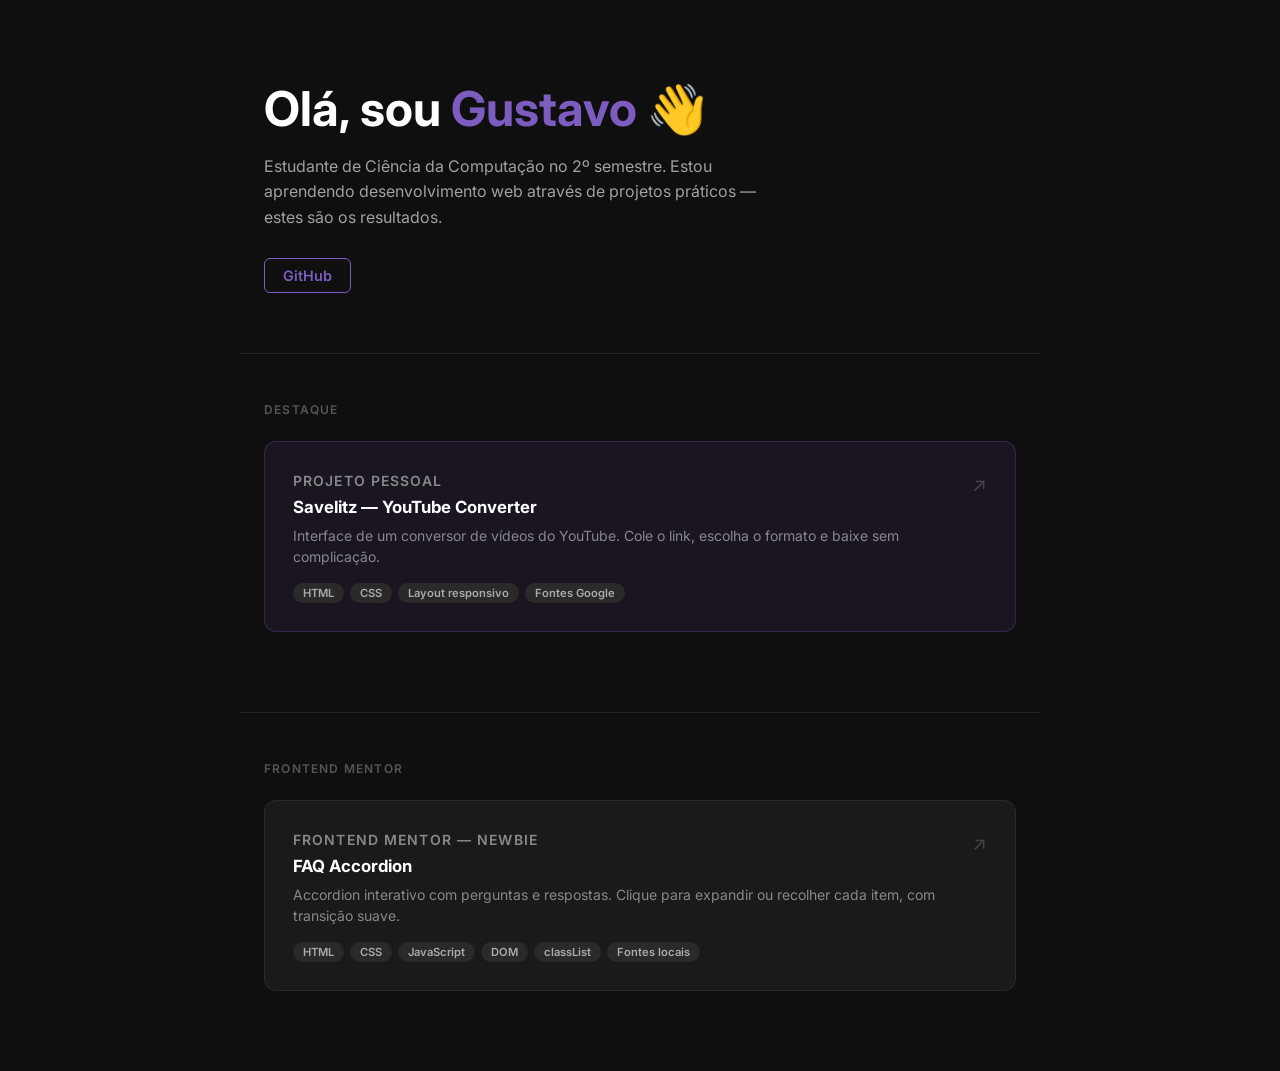
==== index.html @ 88ac31ef "Add portfolio index, styles, and hero image Introduce a basic personal portfolio: adds index.html (p" ====
<!DOCTYPE html>
<html lang="pt-br">
<head>
  <meta charset="UTF-8">
  <meta name="viewport" content="width=device-width, initial-scale=1.0">
  <title>Gustavo | Projects Portfolio</title>
  <link rel="preconnect" href="https://fonts.googleapis.com">
  <link rel="preconnect" href="https://fonts.gstatic.com" crossorigin>
  <link href="https://fonts.googleapis.com/css2?family=Inter:wght@400;600;700&display=swap" rel="stylesheet">
  <link rel="stylesheet" href="style.css">
</head>
<body>

  <section class="hero">
    <h1>Olá, sou <span>Gustavo</span> 👋</h1>
    <p>Estudante de Ciência da Computação no 2º semestre. Estou aprendendo desenvolvimento web através de projetos práticos — estes são os resultados.</p>
    <div class="hero-links">
      <a href="https://github.com/Gustavdoiss" target="_blank">GitHub</a>
    </div>
  </section>

  <div class="divider"></div>

  <p class="section-title">Destaque</p>

  <div class="cards">

    <a class="card featured" href="Projects/Savelitz/index.html">
      <div>
        <p class="card-source">Projeto Pessoal</p>
        <h2>Savelitz — YouTube Converter</h2>
        <p>Interface de um conversor de vídeos do YouTube. Cole o link, escolha o formato e baixe sem complicação.</p>
        <div class="card-tags">
          <span class="tag">HTML</span>
          <span class="tag">CSS</span>
          <span class="tag">Layout responsivo</span>
          <span class="tag">Fontes Google</span>
        </div>
      </div>
      <span class="card-arrow">↗</span>
    </a>

  </div>

  <div class="divider"></div>

  <p class="section-title">Frontend Mentor</p>

  <div class="cards">

    <a class="card" href="Projects/Frontend-Mentor/faq-accordion-main/index.html">
      <div>
        <p class="card-source">Frontend Mentor — Newbie</p>
        <h2>FAQ Accordion</h2>
        <p>Accordion interativo com perguntas e respostas. Clique para expandir ou recolher cada item, com transição suave.</p>
        <div class="card-tags">
          <span class="tag">HTML</span>
          <span class="tag">CSS</span>
          <span class="tag">JavaScript</span>
          <span class="tag">DOM</span>
          <span class="tag">classList</span>
          <span class="tag">Fontes locais</span>
        </div>
      </div>
      <span class="card-arrow">↗</span>
    </a>

  </div>

</body>
</html>
---- style.css ----
*, *::before, *::after { box-sizing: border-box; margin: 0; padding: 0; }
body {
  font-family: 'Inter', sans-serif;
  background-color: #0f0f0f;
  color: #e5e5e5;
  min-height: 100vh;
}
/* ── HERO ── */
.hero {
  padding: 80px 24px 60px;
  max-width: 800px;
  margin: 0 auto;
}
.hero h1 {
  font-size: clamp(2rem, 5vw, 3rem);
  font-weight: 700;
  color: #ffffff;
  line-height: 1.2;
}
.hero h1 span {
  color: #7c5cbf;
}
.hero p {
  margin-top: 16px;
  font-size: 1rem;
  color: #a0a0a0;
  max-width: 520px;
  line-height: 1.6;
}
.hero-links {
  display: flex;
  gap: 16px;
  margin-top: 28px;
}
.hero-links a {
  color: #7c5cbf;
  text-decoration: none;
  font-weight: 600;
  font-size: 0.9rem;
  border: 1px solid #7c5cbf;
  padding: 8px 18px;
  border-radius: 6px;
  transition: background 0.2s, color 0.2s;
}
.hero-links a:hover {
  background: #7c5cbf;
  color: #fff;
}
/* ── DIVIDER ── */
.divider {
  max-width: 800px;
  margin: 0 auto;
  padding: 0 24px;
  border-top: 1px solid #222;
}
/* ── SECTION TITLE ── */
.section-title {
  max-width: 800px;
  margin: 48px auto 24px;
  padding: 0 24px;
  font-size: 0.75rem;
  font-weight: 600;
  letter-spacing: 0.1em;
  text-transform: uppercase;
  color: #555;
}
/* ── CARDS ── */
.cards {
  max-width: 800px;
  margin: 0 auto;
  padding: 0 24px 80px;
  display: grid;
  gap: 16px;
}
.card {
  background: #1a1a1a;
  border: 1px solid #2a2a2a;
  border-radius: 12px;
  padding: 28px;
  text-decoration: none;
  color: inherit;
  display: grid;
  grid-template-columns: 1fr auto;
  align-items: start;
  gap: 12px;
  transition: border-color 0.2s, transform 0.2s;
}
.card:hover {
  border-color: #7c5cbf;
  transform: translateY(-2px);
}
.card.featured {
  border-color: #7c5cbf44;
  background: #1a1520;
}
.card-source {
  font-size: 0.7rem;
  font-weight: 600;
  letter-spacing: 0.08em;
  text-transform: uppercase;
  color: #7c5cbf;
  margin-bottom: 6px;
}
.card h2 {
  font-size: 1.05rem;
  font-weight: 700;
  color: #ffffff;
  margin-bottom: 8px;
}
.card p {
  font-size: 0.875rem;
  color: #888;
  line-height: 1.5;
}
.card-tags {
  display: flex;
  flex-wrap: wrap;
  gap: 6px;
  margin-top: 16px;
}
.tag {
  font-size: 0.7rem;
  font-weight: 600;
  padding: 3px 10px;
  border-radius: 999px;
  background: #2a2a2a;
  color: #aaa;
}
.card-arrow {
  font-size: 1.2rem;
  color: #444;
  padding-top: 2px;
  transition: color 0.2s;
}
.card:hover .card-arrow {
  color: #7c5cbf;
}
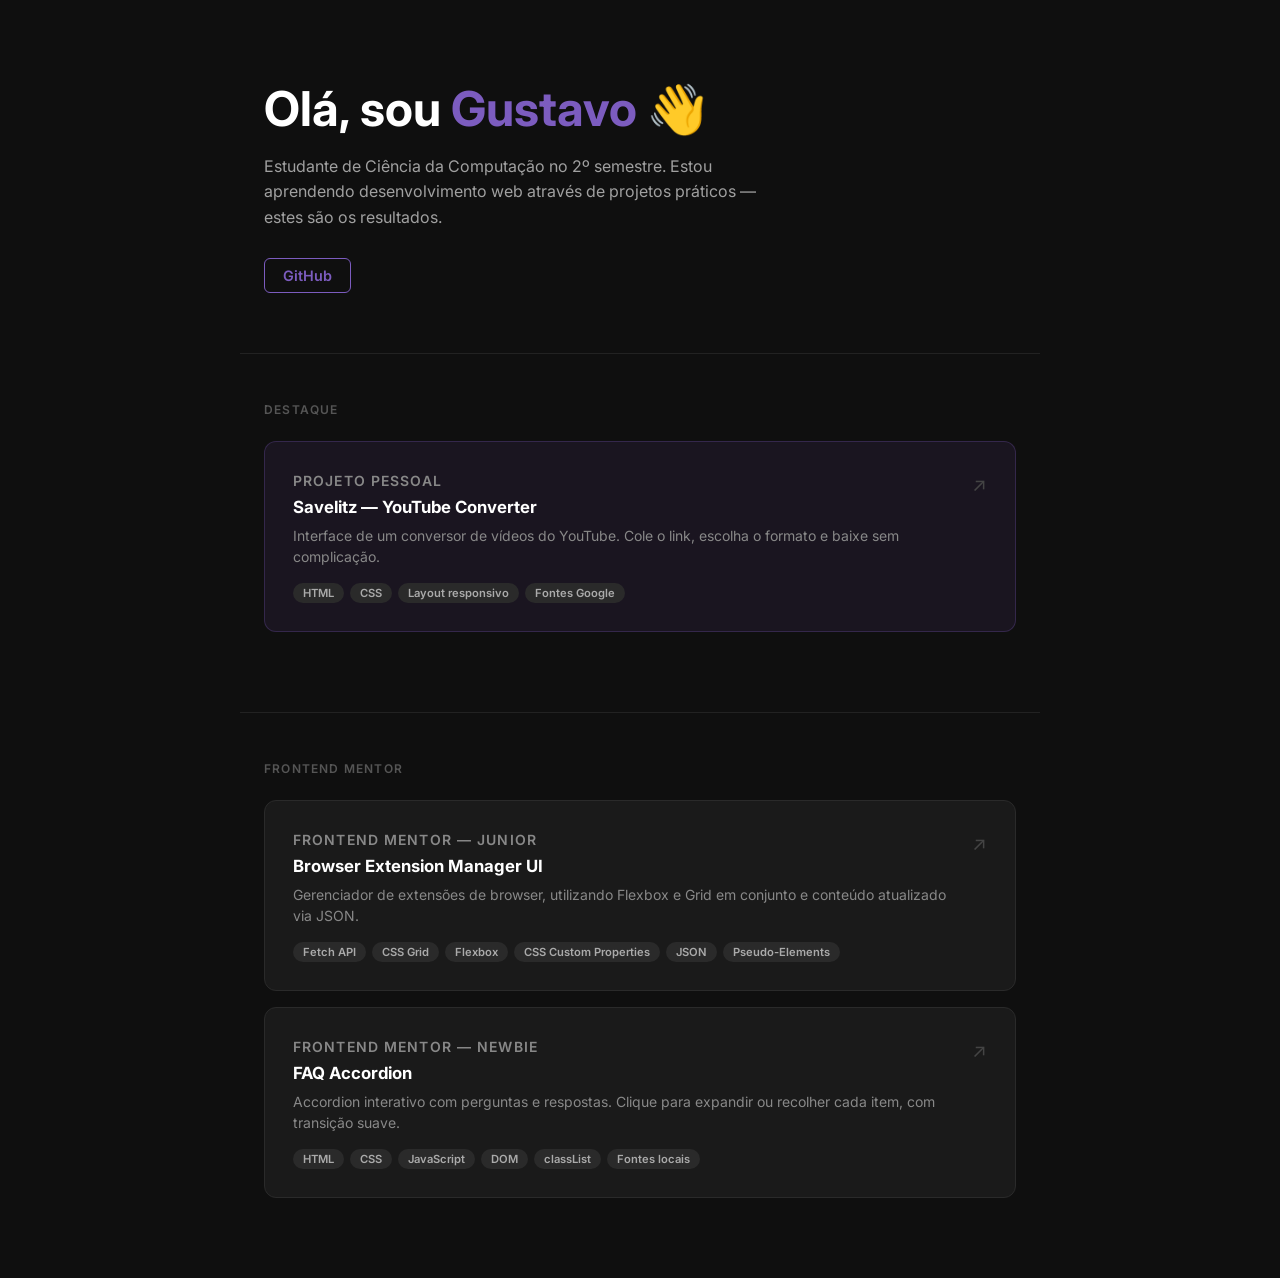
==== commit 246be49b: "Novo card de projeto na página central do portifolio" ====
--- a/index.html
+++ b/index.html
@@ -48,6 +48,23 @@
 
   <div class="cards">
 
+    <a class="card" href="Projects/Frontend-Mentor/browser-extensions-manager-ui-main/index.html">
+      <div>
+        <p class="card-source">Frontend Mentor — Junior</p>
+        <h2>Browser Extension Manager UI</h2>
+        <p>Gerenciador de extensões de browser, utilizando Flexbox e Grid em conjunto e conteúdo atualizado via JSON.</p>
+        <div class="card-tags">
+          <span class="tag">Fetch API</span>
+          <span class="tag">CSS Grid</span>
+          <span class="tag">Flexbox</span>
+          <span class="tag">CSS Custom Properties</span>
+          <span class="tag">JSON</span>
+          <span class="tag">Pseudo-Elements</span>
+        </div>
+      </div>
+      <span class="card-arrow">↗</span>
+    </a>
+
     <a class="card" href="Projects/Frontend-Mentor/faq-accordion-main/index.html">
       <div>
         <p class="card-source">Frontend Mentor — Newbie</p>
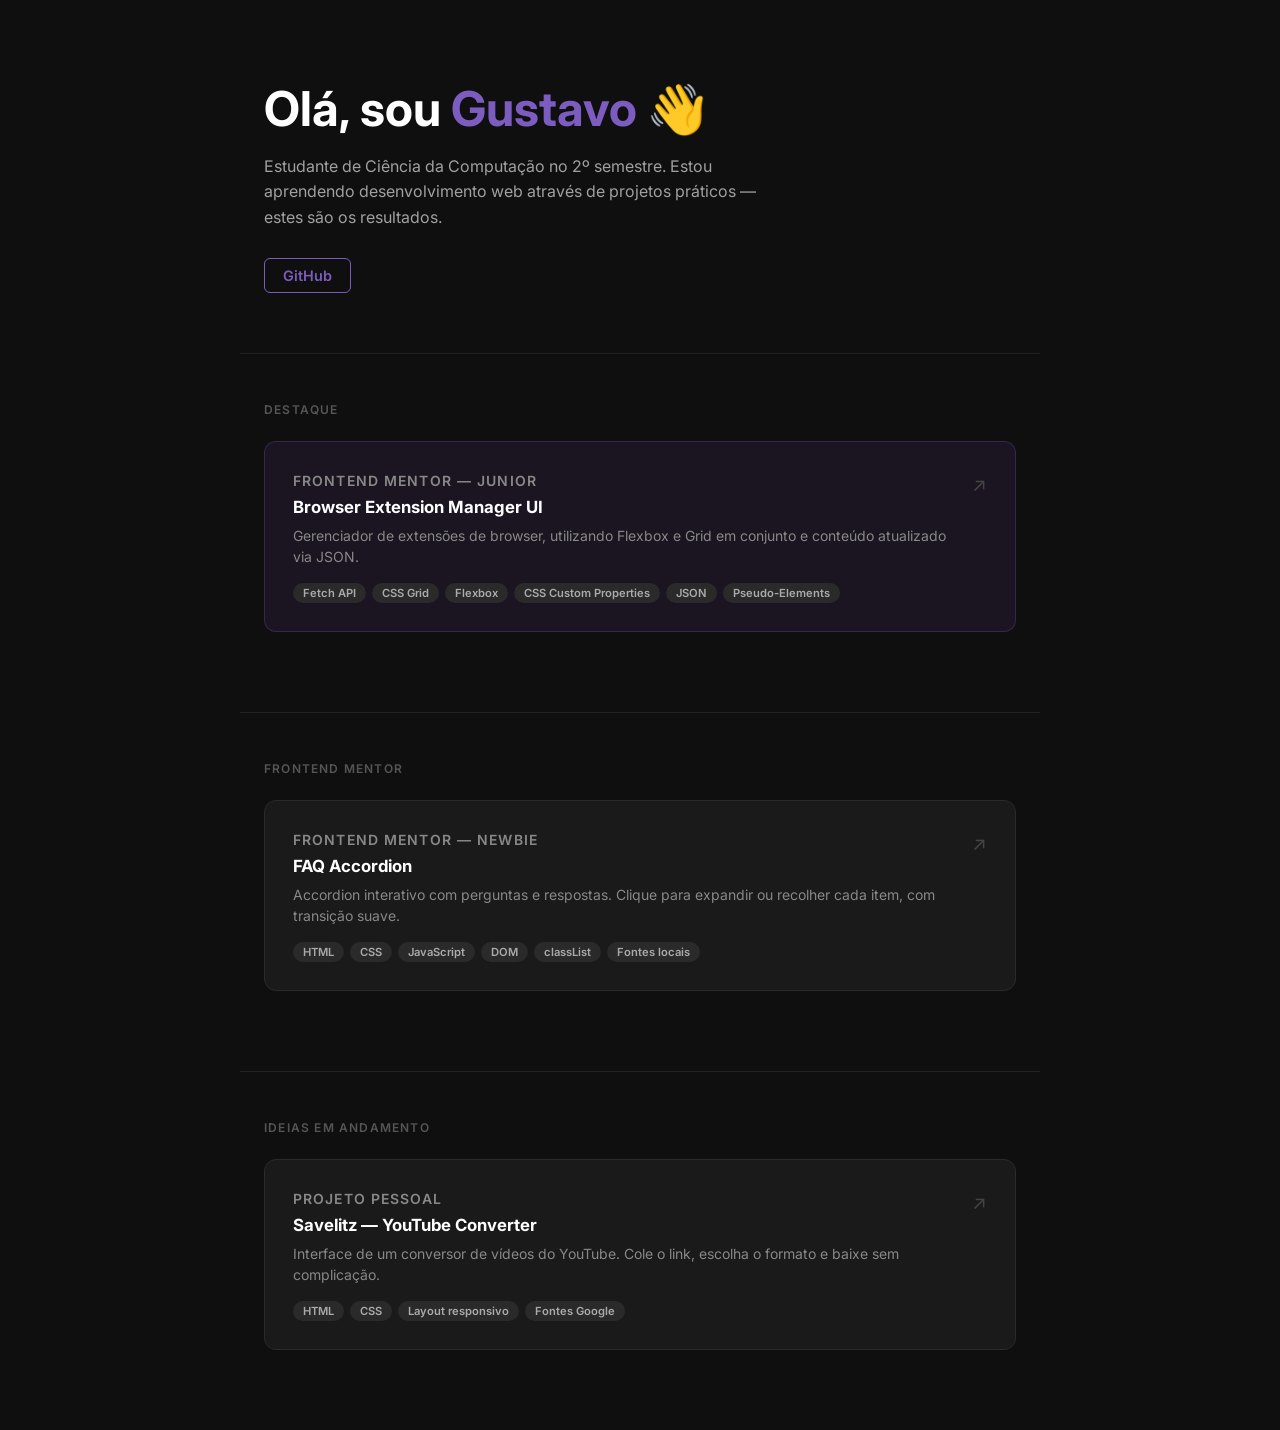
==== commit 226d6a06: "Adicionada uma nova seção de projetos -> Ideias em andamento" ====
--- a/index.html
+++ b/index.html
@@ -25,30 +25,7 @@
 
   <div class="cards">
 
-    <a class="card featured" href="Projects/Savelitz/index.html">
-      <div>
-        <p class="card-source">Projeto Pessoal</p>
-        <h2>Savelitz — YouTube Converter</h2>
-        <p>Interface de um conversor de vídeos do YouTube. Cole o link, escolha o formato e baixe sem complicação.</p>
-        <div class="card-tags">
-          <span class="tag">HTML</span>
-          <span class="tag">CSS</span>
-          <span class="tag">Layout responsivo</span>
-          <span class="tag">Fontes Google</span>
-        </div>
-      </div>
-      <span class="card-arrow">↗</span>
-    </a>
-
-  </div>
-
-  <div class="divider"></div>
-
-  <p class="section-title">Frontend Mentor</p>
-
-  <div class="cards">
-
-    <a class="card" href="Projects/Frontend-Mentor/browser-extensions-manager-ui-main/index.html">
+    <a class="card featured" href="Projects/Frontend-Mentor/browser-extensions-manager-ui-main/index.html">
       <div>
         <p class="card-source">Frontend Mentor — Junior</p>
         <h2>Browser Extension Manager UI</h2>
@@ -64,6 +41,14 @@
       </div>
       <span class="card-arrow">↗</span>
     </a>
+
+  </div>
+
+  <div class="divider"></div>
+
+  <p class="section-title">Frontend Mentor</p>
+
+  <div class="cards">
 
     <a class="card" href="Projects/Frontend-Mentor/faq-accordion-main/index.html">
       <div>
@@ -81,6 +66,32 @@
       </div>
       <span class="card-arrow">↗</span>
     </a>
+  
+  </div>
+  
+  <div class="divider"></div>
+
+  <p class="section-title">Ideias em andamento</p>
+
+  <div class="cards">
+
+    <a class="card" href="Projects/Savelitz/index.html">
+      <div>
+        <p class="card-source">Projeto Pessoal</p>
+        <h2>Savelitz — YouTube Converter</h2>
+        <p>Interface de um conversor de vídeos do YouTube. Cole o link, escolha o formato e baixe sem complicação.</p>
+        <div class="card-tags">
+          <span class="tag">HTML</span>
+          <span class="tag">CSS</span>
+          <span class="tag">Layout responsivo</span>
+          <span class="tag">Fontes Google</span>
+        </div>
+      </div>
+      <span class="card-arrow">↗</span>
+    </a>    
+
+  </div>
+    
 
   </div>
 
--- a/style.css
+++ b/style.css
@@ -5,7 +5,7 @@
   color: #e5e5e5;
   min-height: 100vh;
 }
-/* ── HERO ── */
+/*  HERO  */
 .hero {
   padding: 80px 24px 60px;
   max-width: 800px;
@@ -46,14 +46,14 @@
   background: #7c5cbf;
   color: #fff;
 }
-/* ── DIVIDER ── */
+/*  DIVIDER  */
 .divider {
   max-width: 800px;
   margin: 0 auto;
   padding: 0 24px;
   border-top: 1px solid #222;
 }
-/* ── SECTION TITLE ── */
+/*  SECTION TITLE  */
 .section-title {
   max-width: 800px;
   margin: 48px auto 24px;
@@ -64,7 +64,7 @@
   text-transform: uppercase;
   color: #555;
 }
-/* ── CARDS ── */
+/*  CARDS  */
 .cards {
   max-width: 800px;
   margin: 0 auto;
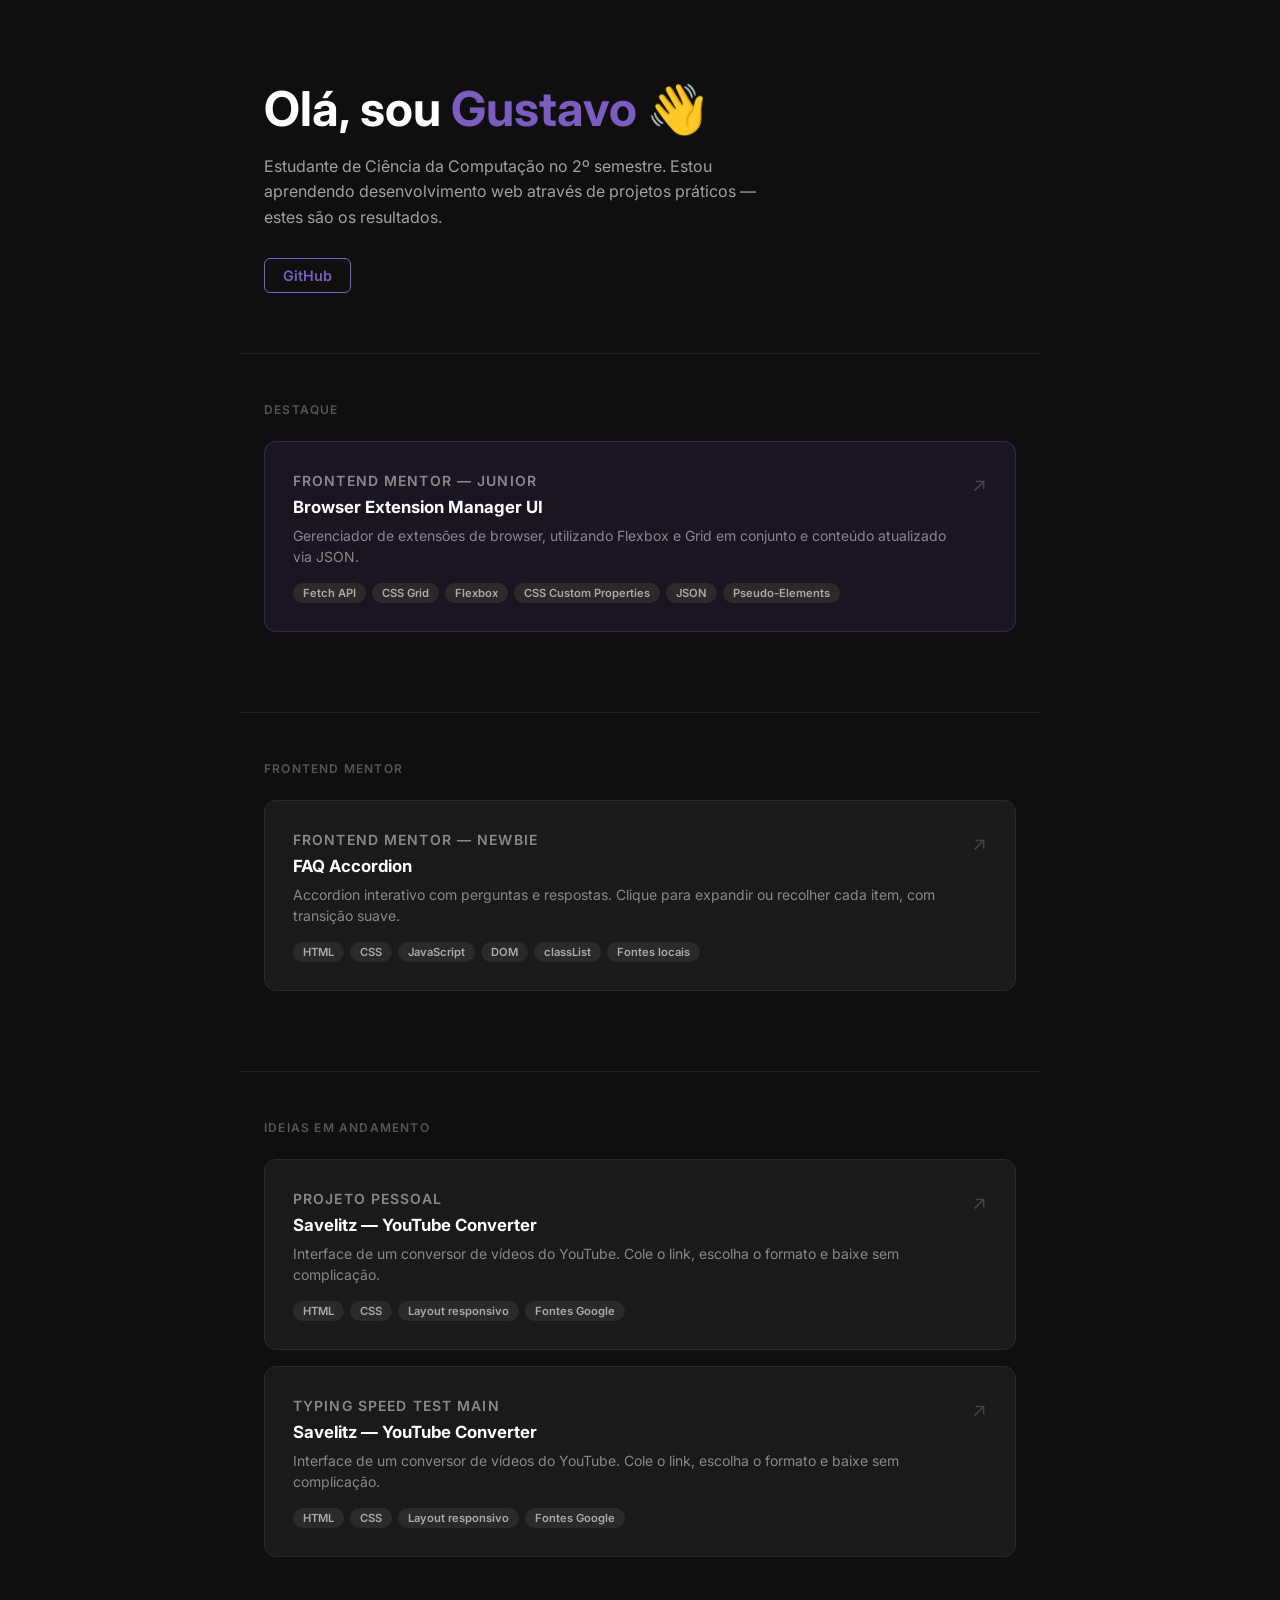
==== commit 70fdc081: "Added project to portifolium directory" ====
--- a/index.html
+++ b/index.html
@@ -88,7 +88,22 @@
         </div>
       </div>
       <span class="card-arrow">↗</span>
-    </a>    
+    </a>
+
+    <a class="card" href="Projects\Frontend-Mentor\typing-speed-test-main\index.html">
+      <div>
+        <p class="card-source">Typing speed test main</p>
+        <h2>Savelitz — YouTube Converter</h2>
+        <p>Interface de um conversor de vídeos do YouTube. Cole o link, escolha o formato e baixe sem complicação.</p>
+        <div class="card-tags">
+          <span class="tag">HTML</span>
+          <span class="tag">CSS</span>
+          <span class="tag">Layout responsivo</span>
+          <span class="tag">Fontes Google</span>
+        </div>
+      </div>
+      <span class="card-arrow">↗</span>
+    </a>
 
   </div>
     
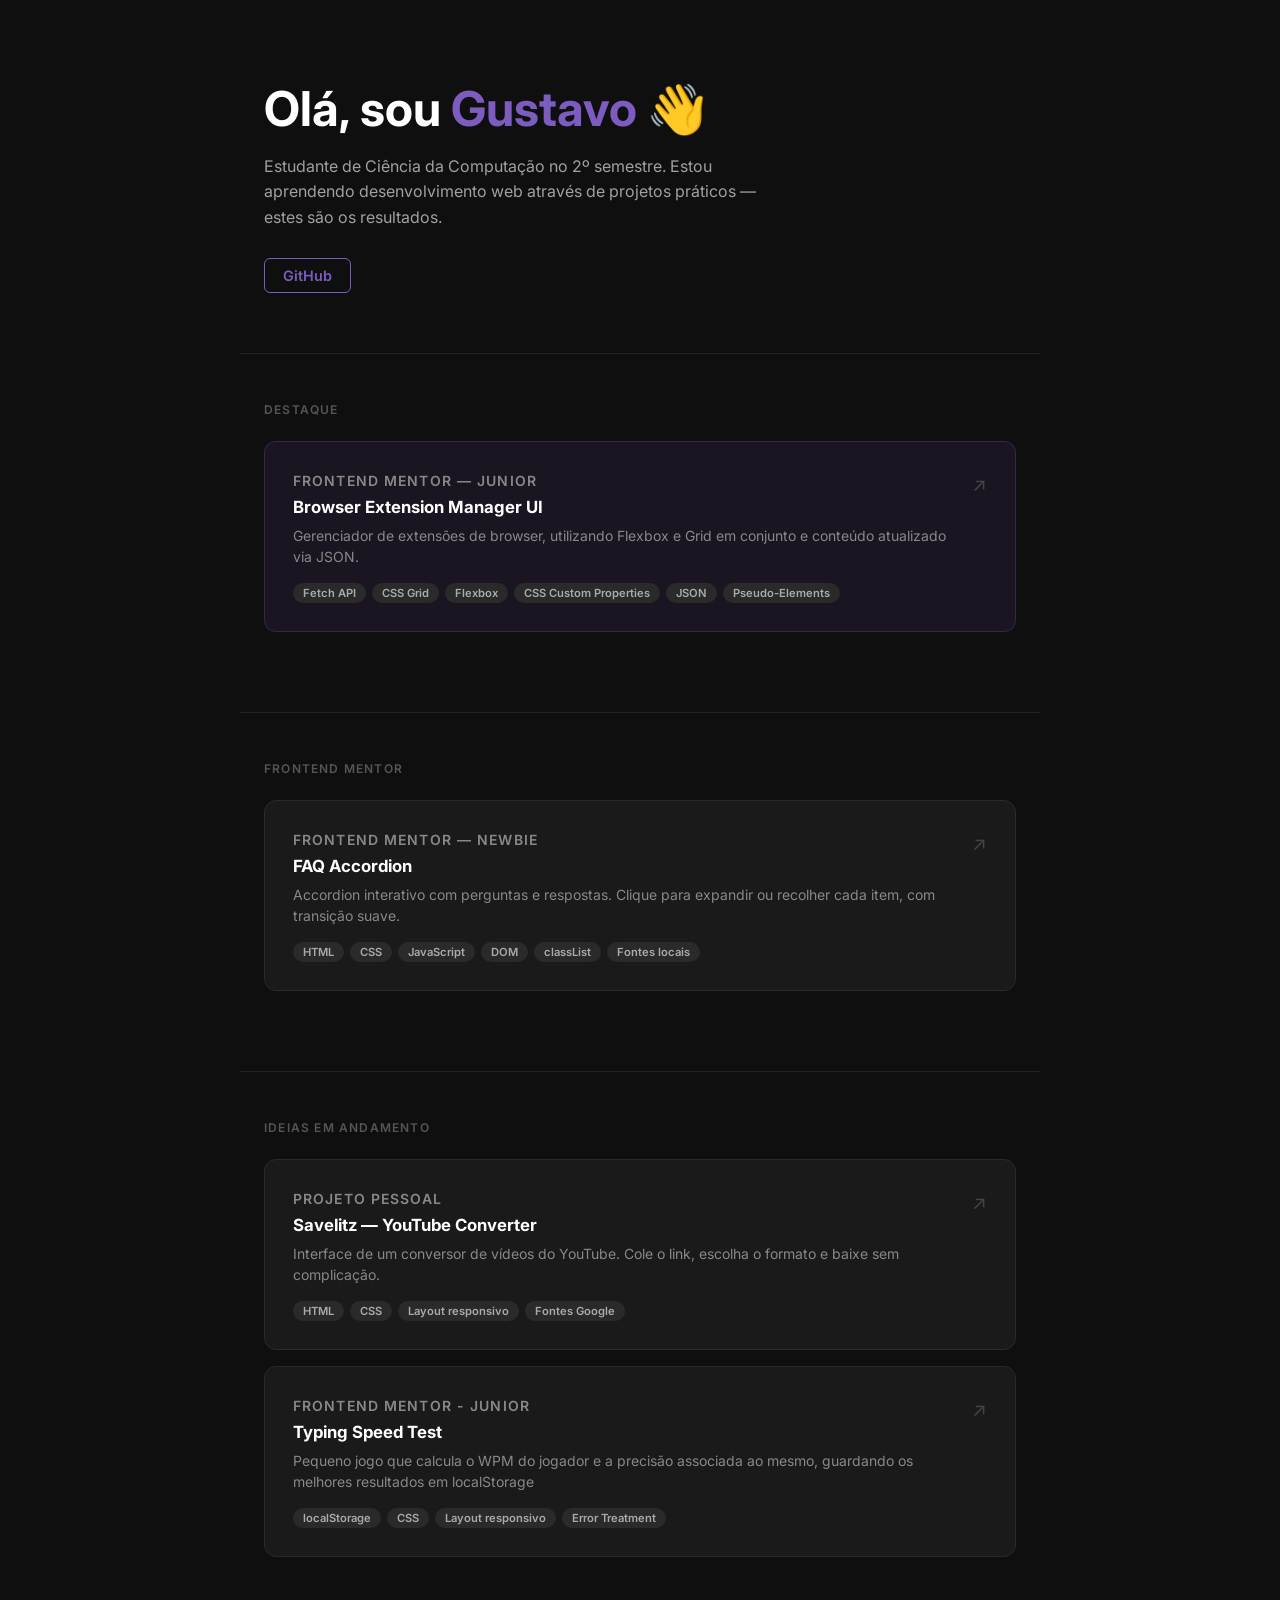
==== commit 105e4891: "Update project card details and add hidden class for styling" ====
--- a/index.html
+++ b/index.html
@@ -90,16 +90,17 @@
       <span class="card-arrow">↗</span>
     </a>
 
-    <a class="card" href="Projects\Frontend-Mentor\typing-speed-test-main\index.html">
+    <a class="card hidden" href="Projects\Frontend-Mentor\typing-speed-test-main\index.html">
       <div>
-        <p class="card-source">Typing speed test main</p>
-        <h2>Savelitz — YouTube Converter</h2>
-        <p>Interface de um conversor de vídeos do YouTube. Cole o link, escolha o formato e baixe sem complicação.</p>
+        <p class="card-source">Frontend Mentor - Junior</p>
+        <h2>Typing Speed Test</h2>
+        <p>Pequeno jogo que calcula o WPM do jogador e a precisão associada ao mesmo, guardando os melhores resultados em
+          localStorage</p>
         <div class="card-tags">
-          <span class="tag">HTML</span>
+          <span class="tag">localStorage</span>
           <span class="tag">CSS</span>
           <span class="tag">Layout responsivo</span>
-          <span class="tag">Fontes Google</span>
+          <span class="tag">Error Treatment</span>
         </div>
       </div>
       <span class="card-arrow">↗</span>
--- a/style.css
+++ b/style.css
@@ -1,4 +1,9 @@
 *, *::before, *::after { box-sizing: border-box; margin: 0; padding: 0; }
+
+.hidden {
+  display: none;
+}
+
 body {
   font-family: 'Inter', sans-serif;
   background-color: #0f0f0f;
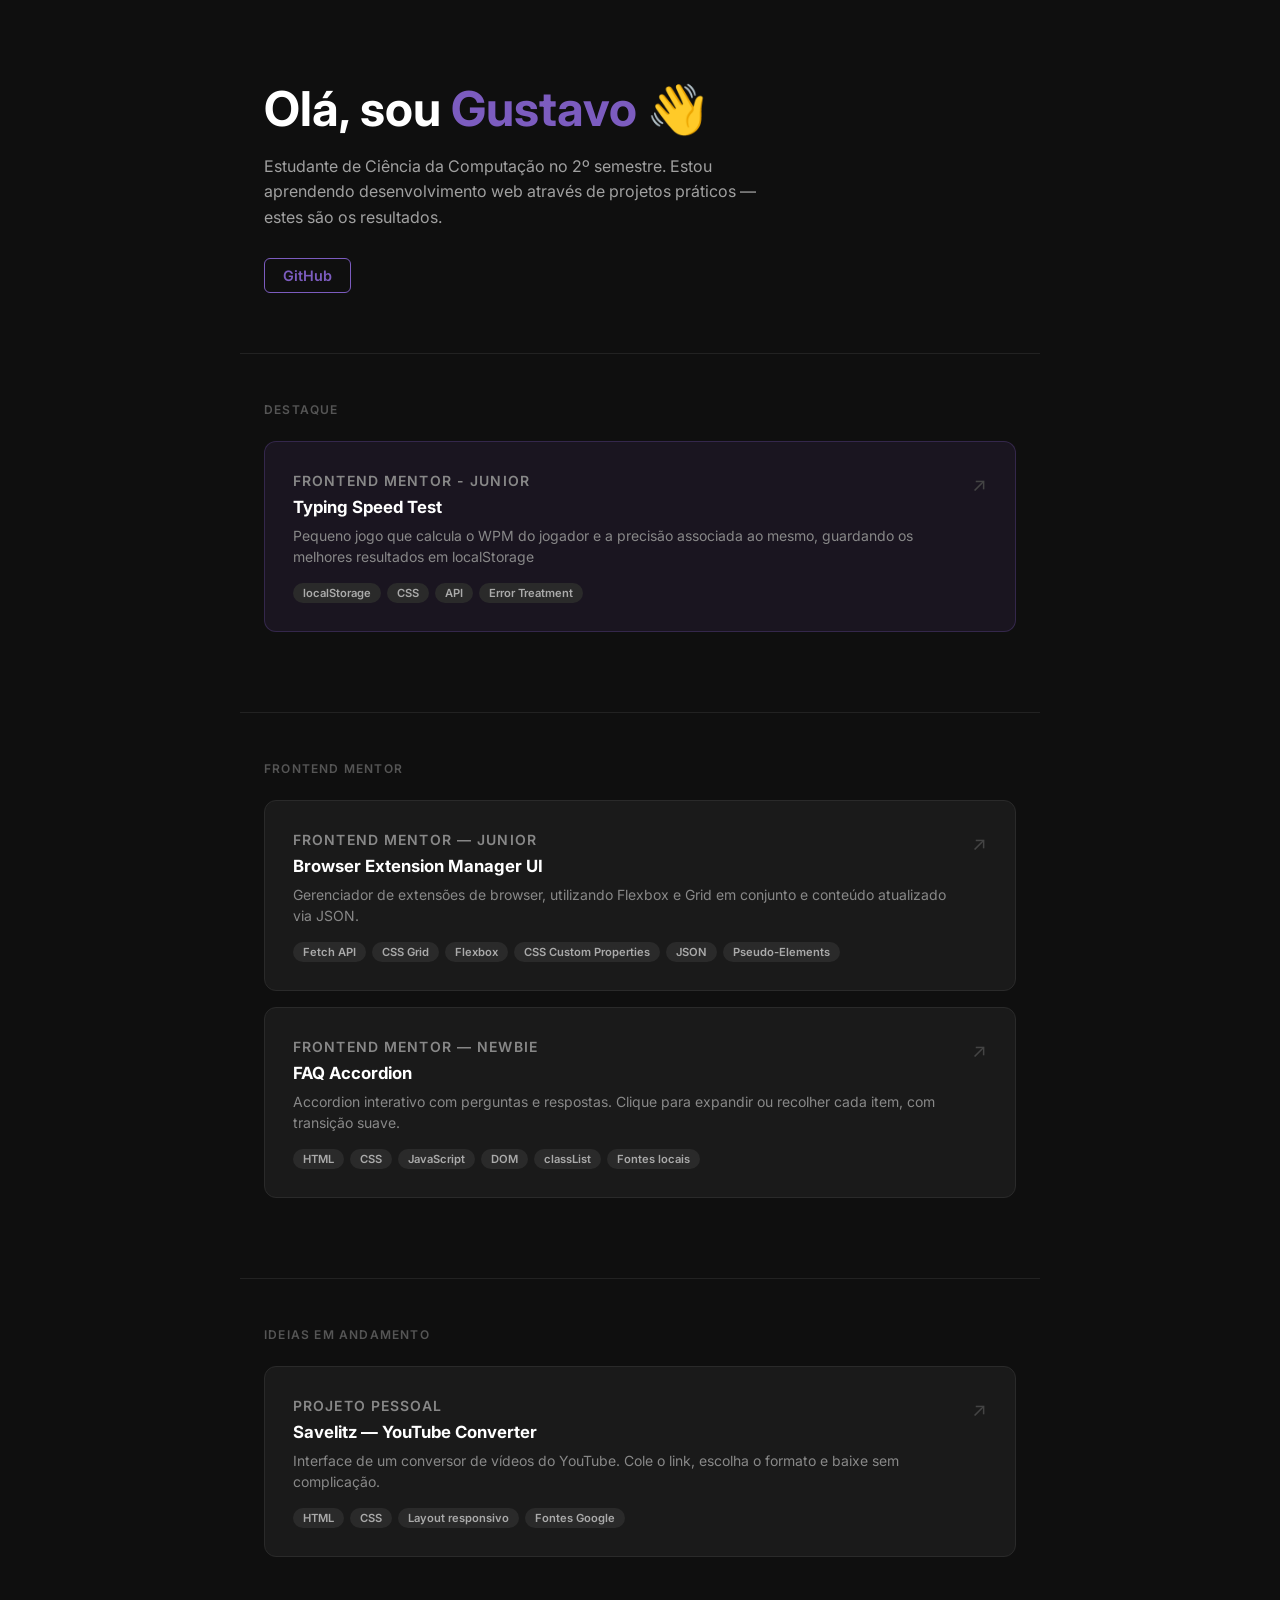
==== commit 87174f1b: "Update portfolio readme and central page" ====
--- a/index.html
+++ b/index.html
@@ -25,7 +25,31 @@
 
   <div class="cards">
 
-    <a class="card featured" href="Projects/Frontend-Mentor/browser-extensions-manager-ui-main/index.html">
+    <a class="card featured" href="Projects\Frontend-Mentor\typing-speed-test-main\index.html">
+      <div>
+        <p class="card-source">Frontend Mentor - Junior</p>
+        <h2>Typing Speed Test</h2>
+        <p>Pequeno jogo que calcula o WPM do jogador e a precisão associada ao mesmo, guardando os melhores resultados em
+          localStorage</p>
+        <div class="card-tags">
+          <span class="tag">localStorage</span>
+          <span class="tag">CSS</span>
+          <span class="tag">API</span>
+          <span class="tag">Error Treatment</span>
+        </div>
+      </div>
+      <span class="card-arrow">↗</span>
+    </a>
+
+  </div>
+
+  <div class="divider"></div>
+
+  <p class="section-title">Frontend Mentor</p>
+
+  <div class="cards">
+
+    <a class="card" href="Projects/Frontend-Mentor/browser-extensions-manager-ui-main/index.html">
       <div>
         <p class="card-source">Frontend Mentor — Junior</p>
         <h2>Browser Extension Manager UI</h2>
@@ -41,14 +65,6 @@
       </div>
       <span class="card-arrow">↗</span>
     </a>
-
-  </div>
-
-  <div class="divider"></div>
-
-  <p class="section-title">Frontend Mentor</p>
-
-  <div class="cards">
 
     <a class="card" href="Projects/Frontend-Mentor/faq-accordion-main/index.html">
       <div>
@@ -90,22 +106,6 @@
       <span class="card-arrow">↗</span>
     </a>
 
-    <a class="card hidden" href="Projects\Frontend-Mentor\typing-speed-test-main\index.html">
-      <div>
-        <p class="card-source">Frontend Mentor - Junior</p>
-        <h2>Typing Speed Test</h2>
-        <p>Pequeno jogo que calcula o WPM do jogador e a precisão associada ao mesmo, guardando os melhores resultados em
-          localStorage</p>
-        <div class="card-tags">
-          <span class="tag">localStorage</span>
-          <span class="tag">CSS</span>
-          <span class="tag">Layout responsivo</span>
-          <span class="tag">Error Treatment</span>
-        </div>
-      </div>
-      <span class="card-arrow">↗</span>
-    </a>
-
   </div>
     
 
